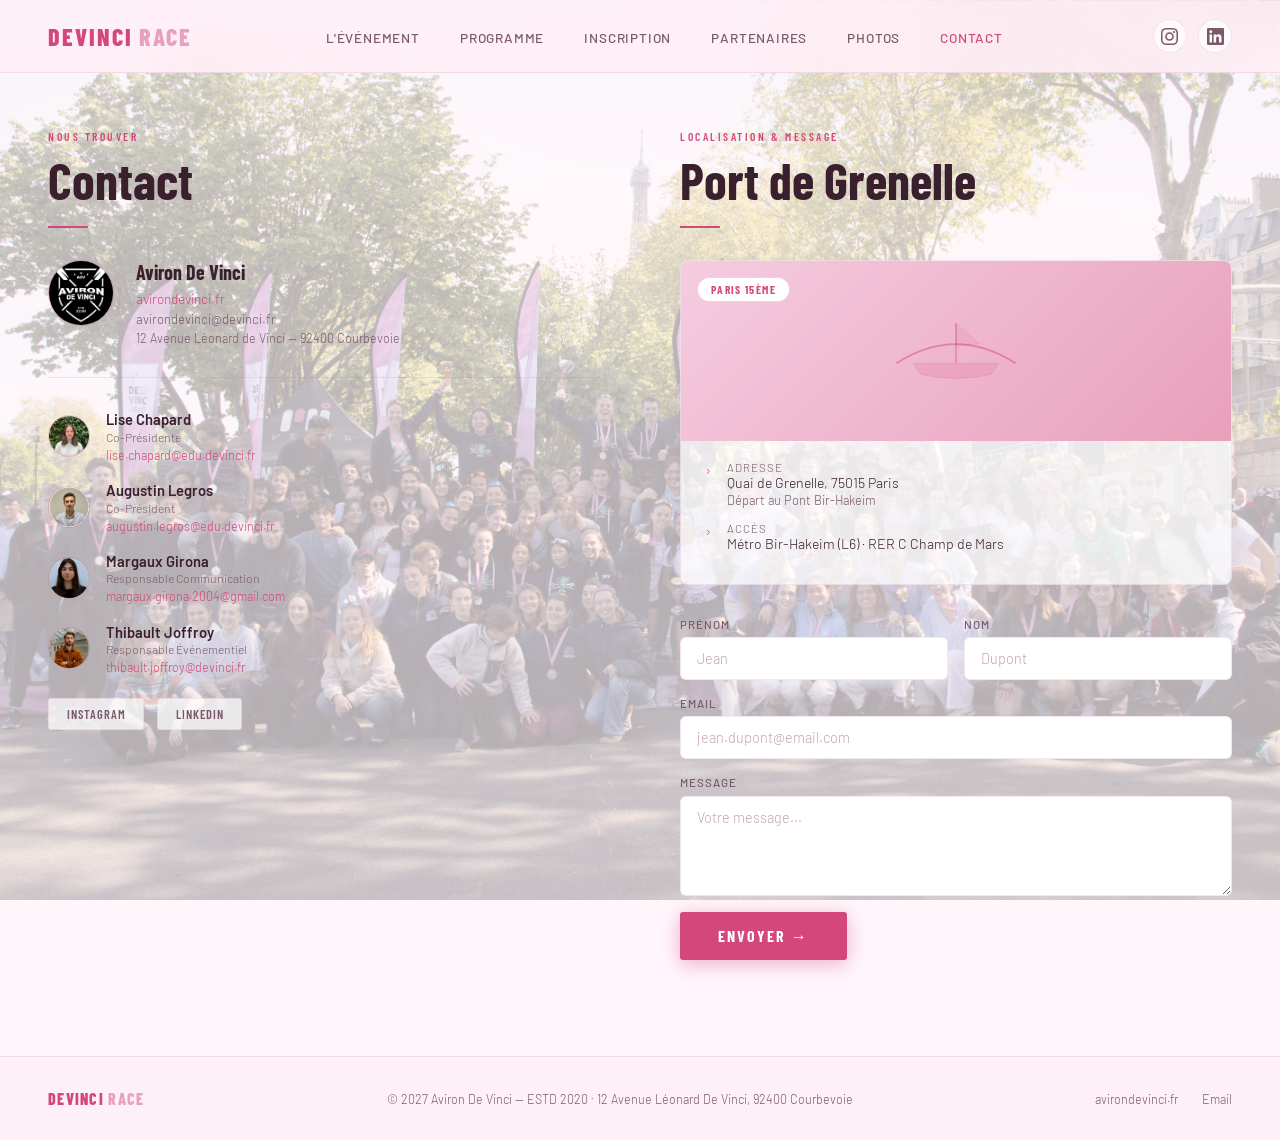
==== contact.html @ c32087f8 "Refactoring multi-pages : hero seul sur index, 6 pages dédiées - index.html : hero uniquement + comp" ====
<!DOCTYPE html>
<html lang="fr">
<head>
<meta charset="UTF-8">
<meta name="viewport" content="width=device-width, initial-scale=1.0">
<title>Contact — DeVinci Race</title>
<meta name="description" content="Contactez l'équipe Aviron De Vinci pour toute question sur la DeVinci Race. Port de Grenelle, Paris 15ème.">
<link rel="icon" type="image/png" href="PhotosSite/ADV-Logo1-FondNoir .png">
<link rel="apple-touch-icon" href="PhotosSite/ADV-Logo1-FondNoir .png">
<link href="https://fonts.googleapis.com/css2?family=Barlow+Condensed:wght@300;400;600;700;800&family=Barlow:wght@300;400;500&display=swap" rel="stylesheet">
<link rel="stylesheet" href="styles.css">
</head>
<body>

<nav>
  <a class="nav-logo" href="index.html">DEVINCI <span>RACE</span></a>
  <button class="nav-toggle" id="nav-toggle" aria-label="Menu">☰</button>
  <ul class="nav-links" id="nav-links">
    <li><a href="evenement.html">L'événement</a></li>
    <li><a href="programme.html">Programme</a></li>
    <li><a href="inscription.html">Inscription</a></li>
    <li><a href="partenaires.html">Partenaires</a></li>
    <li><a href="photos.html">Photos</a></li>
    <li><a href="contact.html" class="active">Contact</a></li>
  </ul>
  <div class="nav-social">
    <a href="https://www.instagram.com/devinci_race/" class="nav-social-btn" aria-label="Instagram" target="_blank">
      <svg viewBox="0 0 24 24" xmlns="http://www.w3.org/2000/svg"><path d="M12 2.163c3.204 0 3.584.012 4.85.07 3.252.148 4.771 1.691 4.919 4.919.058 1.265.069 1.645.069 4.849 0 3.205-.012 3.584-.069 4.849-.149 3.225-1.664 4.771-4.919 4.919-1.266.058-1.644.07-4.85.07-3.204 0-3.584-.012-4.849-.07-3.26-.149-4.771-1.699-4.919-4.92-.058-1.265-.07-1.644-.07-4.849 0-3.204.013-3.583.07-4.849.149-3.227 1.664-4.771 4.919-4.919 1.266-.057 1.645-.069 4.849-.069zm0-2.163c-3.259 0-3.667.014-4.947.072-4.358.2-6.78 2.618-6.98 6.98-.059 1.281-.073 1.689-.073 4.948 0 3.259.014 3.668.072 4.948.2 4.358 2.618 6.78 6.98 6.98 1.281.058 1.689.072 4.948.072 3.259 0 3.668-.014 4.948-.072 4.354-.2 6.782-2.618 6.979-6.98.059-1.28.073-1.689.073-4.948 0-3.259-.014-3.667-.072-4.947-.196-4.354-2.617-6.78-6.979-6.98-1.281-.059-1.69-.073-4.949-.073zm0 5.838c-3.403 0-6.162 2.759-6.162 6.162s2.759 6.163 6.162 6.163 6.162-2.759 6.162-6.163c0-3.403-2.759-6.162-6.162-6.162zm0 10.162c-2.209 0-4-1.79-4-4 0-2.209 1.791-4 4-4s4 1.791 4 4c0 2.21-1.791 4-4 4zm6.406-11.845c-.796 0-1.441.645-1.441 1.44s.645 1.44 1.441 1.44c.795 0 1.439-.645 1.439-1.44s-.644-1.44-1.439-1.44z"/></svg>
    </a>
    <a href="https://www.linkedin.com/company/aviron-de-vinci/?viewAsMember=true" class="nav-social-btn" aria-label="LinkedIn" target="_blank">
      <svg viewBox="0 0 24 24" xmlns="http://www.w3.org/2000/svg"><path d="M20.447 20.452h-3.554v-5.569c0-1.328-.027-3.037-1.852-3.037-1.853 0-2.136 1.445-2.136 2.939v5.667H9.351V9h3.414v1.561h.046c.477-.9 1.637-1.85 3.37-1.85 3.601 0 4.267 2.37 4.267 5.455v6.286zM5.337 7.433c-1.144 0-2.063-.926-2.063-2.065 0-1.138.92-2.063 2.063-2.063 1.14 0 2.064.925 2.064 2.063 0 1.139-.925 2.065-2.064 2.065zm1.782 13.019H3.555V9h3.564v11.452zM22.225 0H1.771C.792 0 0 .774 0 1.729v20.542C0 23.227.792 24 1.771 24h20.451C23.2 24 24 23.227 24 22.271V1.729C24 .774 23.2 0 22.222 0h.003z"/></svg>
    </a>
  </div>
</nav>

<section class="contact page-section" style="background-image: url('PhotosSite/IMG_9375.jpg'); background-size: cover; background-position: center; background-attachment: fixed; position: relative;">
  <div style="position:absolute;inset:0;background:rgba(255,247,251,0.71);z-index:0;"></div>
  <div class="contact-grid" style="position:relative;z-index:1;">
    <div>
      <div class="section-eyebrow">Nous trouver</div>
      <h2 class="section-title">Contact</h2>
      <div class="divider"></div>
      <div class="contact-info-block">
        <div class="contact-assoc">
          <img src="PhotosSite/ADV-Logo1-FondNoir .png" alt="Aviron De Vinci" style="width:66px;height:66px;border-radius:50%;object-fit:cover;flex-shrink:0;border:1.5px solid rgba(212,71,122,0.3);">
          <div class="assoc-info">
            <div class="name">Aviron De Vinci</div>
            <a href="http://avirondevinci.fr">avirondevinci.fr</a>
            <p>avirondevinci@devinci.fr</p>
            <p style="margin-top:0.3rem; font-size:0.78rem;">12 Avenue Léonard de Vinci — 92400 Courbevoie</p>
          </div>
        </div>
        <div class="team-list">
          <div class="team-member">
            <img src="PhotosSite/Pers/Lise.jpg" alt="Lise" style="width:42px;height:42px;border-radius:50%;object-fit:cover;flex-shrink:0;border:1px solid rgba(212,71,122,0.25);">
            <div>
              <div class="member-name">Lise Chapard</div>
              <div class="member-role">Co-Présidente</div>
              <div class="member-contact">lise.chapard@edu.devinci.fr</div>
            </div>
          </div>
          <div class="team-member">
            <img src="PhotosSite/Pers/gus.jpg" alt="Augustin" style="width:42px;height:42px;border-radius:50%;object-fit:cover;flex-shrink:0;border:1px solid rgba(212,71,122,0.25);">
            <div>
              <div class="member-name">Augustin Legros</div>
              <div class="member-role">Co-Président</div>
              <div class="member-contact">augustin.legros@edu.devinci.fr</div>
            </div>
          </div>
          <div class="team-member">
            <img src="PhotosSite/Pers/Photo moi.jpg" alt="Margaux" style="width:42px;height:42px;border-radius:50%;object-fit:cover;flex-shrink:0;border:1px solid rgba(212,71,122,0.25);">
            <div>
              <div class="member-name">Margaux Girona</div>
              <div class="member-role">Responsable Communication</div>
              <div class="member-contact">margaux.girona.2004@gmail.com</div>
            </div>
          </div>
          <div class="team-member">
            <img src="PhotosSite/Pers/Thibaultss.jpg" alt="Thibault" style="width:42px;height:42px;border-radius:50%;object-fit:cover;flex-shrink:0;border:1px solid rgba(212,71,122,0.25);">
            <div>
              <div class="member-name">Thibault Joffroy</div>
              <div class="member-role">Responsable Événementiel</div>
              <div class="member-contact">thibault.joffroy@devinci.fr</div>
            </div>
          </div>
        </div>
        <div class="social-row">
          <a href="https://www.instagram.com/devinci_race/" class="social-btn">Instagram</a>
          <a href="https://www.linkedin.com/company/aviron-de-vinci/?viewAsMember=true" class="social-btn">LinkedIn</a>
        </div>
      </div>
    </div>
    <div>
      <div class="section-eyebrow">Localisation &amp; Message</div>
      <h2 class="section-title">Port de Grenelle</h2>
      <div class="divider"></div>
      <div class="location-block">
        <div class="location-map">
          <div class="location-map-label">Paris 15ème</div>
          <svg width="140" height="85" viewBox="0 0 160 100" fill="none" xmlns="http://www.w3.org/2000/svg">
            <path d="M10 65 Q80 20 150 65" stroke="rgba(212,71,122,0.5)" stroke-width="2" fill="none"/>
            <path d="M30 65 L130 65 L122 78 Q80 88 38 78 Z" fill="rgba(212,71,122,0.15)" stroke="rgba(212,71,122,0.35)" stroke-width="0.5"/>
            <line x1="80" y1="65" x2="80" y2="18" stroke="rgba(212,71,122,0.5)" stroke-width="1.5"/>
            <path d="M80 18 L108 42 L80 45 Z" fill="rgba(212,71,122,0.1)" stroke="rgba(212,71,122,0.3)" stroke-width="0.5"/>
          </svg>
        </div>
        <div class="location-details">
          <div class="location-row">
            <span style="color:var(--accent)">›</span>
            <div>
              <div class="location-label">Adresse</div>
              <div class="location-val">Quai de Grenelle, 75015 Paris<br><span style="font-size:0.8rem; color:var(--text-muted)">Départ au Pont Bir-Hakeim</span></div>
            </div>
          </div>
          <div class="location-row">
            <span style="color:var(--accent)">›</span>
            <div>
              <div class="location-label">Accès</div>
              <div class="location-val">Métro Bir-Hakeim (L6) · RER C Champ de Mars</div>
            </div>
          </div>
        </div>
      </div>
      <div class="contact-form">
        <div class="form-row">
          <div class="form-group">
            <label class="form-label">Prénom</label>
            <input type="text" class="form-input" placeholder="Jean">
          </div>
          <div class="form-group">
            <label class="form-label">Nom</label>
            <input type="text" class="form-input" placeholder="Dupont">
          </div>
        </div>
        <div class="form-group">
          <label class="form-label">Email</label>
          <input type="email" class="form-input" placeholder="jean.dupont@email.com">
        </div>
        <div class="form-group">
          <label class="form-label">Message</label>
          <textarea class="form-input" placeholder="Votre message..."></textarea>
        </div>
        <button class="btn-primary" style="align-self:flex-start">Envoyer →</button>
      </div>
    </div>
  </div>
</section>

<footer>
  <div class="footer-logo">DEVINCI <span>RACE</span></div>
  <div class="footer-copy">© 2027 Aviron De Vinci — ESTD 2020 · 12 Avenue Léonard De Vinci, 92400 Courbevoie</div>
  <div class="footer-links">
    <a href="http://avirondevinci.fr">avirondevinci.fr</a>
    <a href="mailto:avirondevinci@devinci.fr">Email</a>
  </div>
</footer>

<script>
  const toggle = document.getElementById('nav-toggle');
  const navLinks = document.getElementById('nav-links');
  toggle.addEventListener('click', () => navLinks.classList.toggle('open'));
  navLinks.querySelectorAll('a').forEach(a => a.addEventListener('click', () => navLinks.classList.remove('open')));
</script>
</body>
</html>
---- styles.css ----
*, *::before, *::after { box-sizing: border-box; margin: 0; padding: 0; }
:root {
  --bg:           #fff7fb;
  --bg-section:   #fdf0f6;
  --accent:       #d4477a;
  --accent-light: #e8a0bb;
  --accent-pale:  #f7dce9;
  --gold:         #d4477a;
  --text:         #3a1f2d;
  --text-muted:   #7a5a6a;
  --border:       rgba(180, 100, 140, 0.15);
  --card-bg:      rgba(255,255,255,0.7);
}
html { scroll-behavior: smooth; }
body {
  font-family: 'Barlow', sans-serif;
  background: var(--bg);
  color: var(--text);
  font-weight: 300;
  overflow-x: hidden;
}

/* ── NAV ── */
nav {
  position: fixed; top: 0; left: 0; right: 0; z-index: 100;
  display: flex; justify-content: space-between; align-items: center;
  padding: 1.2rem 3rem;
  background: rgba(255, 240, 248, 0.88);
  backdrop-filter: blur(14px);
  border-bottom: 0.5px solid var(--border);
}
.nav-logo {
  font-family: 'Barlow Condensed', sans-serif;
  font-weight: 800; font-size: 1.5rem; letter-spacing: 0.08em;
  color: var(--accent); text-decoration: none;
}
.nav-logo span { color: var(--accent-light); }
.nav-links { display: flex; gap: 2.5rem; list-style: none; }
.nav-links a {
  color: var(--text-muted); text-decoration: none;
  font-size: 0.85rem; letter-spacing: 0.06em; text-transform: uppercase; font-weight: 500;
  transition: color 0.2s;
}
.nav-links a:hover, .nav-links a.active { color: var(--accent); }

/* ── NAV SOCIAL ── */
.nav-social { display: flex; gap: 0.7rem; align-items: center; margin-left: 1rem; }
.nav-social-btn {
  display: flex; align-items: center; justify-content: center;
  width: 34px; height: 34px; border-radius: 50%;
  border: 1px solid var(--border); color: var(--text-muted);
  transition: all 0.2s; text-decoration: none; background: var(--card-bg);
}
.nav-social-btn:hover { border-color: var(--accent); color: var(--accent); background: var(--accent-pale); }
.nav-social-btn svg { width: 17px; height: 17px; fill: currentColor; }

/* ── HERO ── */
.hero {
  min-height: 100vh;
  display: flex; flex-direction: column;
  align-items: center; justify-content: center;
  position: relative; overflow: hidden;
  text-align: center;
}
.hero-video-wrap { position: absolute; inset: 0; z-index: 0; overflow: hidden; }
.hero-overlay {
  position: absolute; inset: 0; z-index: 1;
  background: linear-gradient(to bottom, rgba(255,220,238,0.55) 0%, rgba(200,80,130,0.45) 50%, rgba(60,10,30,0.65) 100%);
}
.hero-accent-line {
  position: absolute; top: 0; left: 0; right: 0; height: 3px; z-index: 3;
  background: linear-gradient(90deg, transparent, var(--accent), var(--gold), var(--accent), transparent);
}
.hero-content {
  position: relative; z-index: 2;
  display: flex; flex-direction: column; align-items: center; padding: 2rem;
}
.hero-badge {
  display: inline-block;
  font-family: 'Barlow Condensed', sans-serif;
  font-size: 0.8rem; letter-spacing: 0.2em; text-transform: uppercase; font-weight: 600;
  color: white; border: 1px solid rgba(255,255,255,0.5); background: rgba(255,255,255,0.15);
  padding: 0.45rem 1.2rem; border-radius: 2rem; margin-bottom: 2rem; backdrop-filter: blur(4px);
}
.hero-title {
  font-family: 'Barlow Condensed', sans-serif;
  font-size: clamp(5rem, 14vw, 11rem); font-weight: 800; line-height: 0.88;
  color: white; text-shadow: 0 4px 40px rgba(180,40,90,0.4);
}
.hero-title .line2 { color: rgba(255,255,255,0.75); display: block; }
.hero-edition {
  font-family: 'Barlow Condensed', sans-serif;
  font-size: 1.2rem; font-weight: 600; color: var(--gold);
  letter-spacing: 0.25em; text-transform: uppercase; margin-top: 1rem;
  text-shadow: 0 2px 10px rgba(0,0,0,0.3);
}
.hero-date-pill {
  display: inline-flex; align-items: center; gap: 0.5rem; margin-top: 1.8rem;
  background: rgba(255,255,255,0.18); border: 1px solid rgba(255,255,255,0.4);
  backdrop-filter: blur(8px); padding: 0.65rem 1.5rem; border-radius: 3px;
  font-family: 'Barlow Condensed', sans-serif;
  font-size: 1.05rem; font-weight: 700; color: white; letter-spacing: 0.08em;
}
.hero-cta { margin-top: 2.2rem; display: flex; gap: 1rem; align-items: center; }
.hero-stats-bar {
  position: absolute; bottom: 0; left: 0; right: 0; z-index: 2;
  display: flex; justify-content: center;
  background: rgba(40,5,20,0.45); backdrop-filter: blur(10px);
  border-top: 0.5px solid rgba(255,255,255,0.15);
}
.hero-stat-item { padding: 1.2rem 3rem; text-align: center; border-right: 0.5px solid rgba(255,255,255,0.1); }
.hero-stat-item:last-child { border-right: none; }
.hero-stat-item .num { font-family: 'Barlow Condensed', sans-serif; font-size: 2rem; font-weight: 800; color: white; line-height: 1; }
.hero-stat-item .lbl { font-size: 0.72rem; letter-spacing: 0.12em; color: rgba(255,255,255,0.6); text-transform: uppercase; margin-top: 0.2rem; }

/* ── COUNTDOWN ── */
.hero-countdown {
  display: flex; align-items: center; gap: 0.4rem; margin-top: 1.5rem;
  background: rgba(255,255,255,0.12); border: 1px solid rgba(255,255,255,0.3);
  backdrop-filter: blur(8px); padding: 1rem 1.8rem; border-radius: 8px;
}
.countdown-item { display: flex; flex-direction: column; align-items: center; min-width: 58px; }
.countdown-num { font-family: 'Barlow Condensed', sans-serif; font-size: 2.4rem; font-weight: 800; color: white; line-height: 1; }
.countdown-lbl { font-size: 0.6rem; letter-spacing: 0.14em; text-transform: uppercase; color: rgba(255,255,255,0.65); margin-top: 0.2rem; }
.countdown-sep { font-family: 'Barlow Condensed', sans-serif; font-size: 2rem; font-weight: 800; color: rgba(255,255,255,0.45); margin-bottom: 1rem; }

/* ── BOUTONS ── */
.btn-primary {
  background: var(--accent); color: white;
  padding: 0.9rem 2.4rem; border-radius: 3px;
  font-family: 'Barlow Condensed', sans-serif;
  font-size: 1rem; letter-spacing: 0.12em; font-weight: 700; text-transform: uppercase;
  border: none; cursor: pointer; transition: background 0.2s, transform 0.1s;
  text-decoration: none; display: inline-block;
  box-shadow: 0 4px 20px rgba(212,71,122,0.4);
}
.btn-primary:hover { background: #be3568; transform: translateY(-1px); }
.btn-outline {
  background: rgba(255,255,255,0.15); color: white;
  padding: 0.9rem 2rem; border-radius: 3px;
  font-family: 'Barlow Condensed', sans-serif;
  font-size: 1rem; letter-spacing: 0.1em; font-weight: 600; text-transform: uppercase;
  border: 1px solid rgba(255,255,255,0.4); cursor: pointer;
  transition: background 0.2s; text-decoration: none; display: inline-block;
  backdrop-filter: blur(4px);
}
.btn-outline:hover { background: rgba(255,255,255,0.28); }

/* ── SECTIONS COMMUNES ── */
section { padding: 6rem 3rem; }
.page-section { padding-top: 8rem; }
.section-eyebrow {
  font-family: 'Barlow Condensed', sans-serif;
  font-size: 0.72rem; letter-spacing: 0.22em; text-transform: uppercase;
  color: var(--accent); font-weight: 600; margin-bottom: 0.6rem;
}
.section-title {
  font-family: 'Barlow Condensed', sans-serif;
  font-size: clamp(2.2rem, 4vw, 3.2rem); font-weight: 700; line-height: 1.05;
  color: var(--text); margin-bottom: 1rem;
}
.section-lead { color: var(--text-muted); font-size: 1rem; line-height: 1.75; max-width: 600px; }
.divider {
  width: 40px; height: 2px;
  background: linear-gradient(90deg, var(--accent), var(--gold));
  margin: 1.2rem 0 1.8rem;
}

/* ── À PROPOS ── */
.about { border-top: 0.5px solid var(--border); }
.about-grid { display: grid; grid-template-columns: 1fr 1fr; gap: 5rem; align-items: start; }
.about-text p { color: var(--text-muted); font-size: 0.95rem; line-height: 1.85; margin-bottom: 1rem; }
.about-text p strong { color: var(--text); font-weight: 600; }
.about-highlight {
  margin-top: 1.5rem; border-left: 2px solid var(--accent);
  padding: 0.9rem 1.4rem; background: var(--accent-pale); border-radius: 0 6px 6px 0;
}
.about-highlight p { font-family: 'Barlow Condensed', sans-serif; font-size: 1.05rem; color: var(--accent); line-height: 1.5; font-style: italic; }
.about-right { display: flex; flex-direction: column; gap: 1.2rem; }
.stat-card {
  background: var(--card-bg); border: 0.5px solid var(--border);
  border-radius: 8px; padding: 1.4rem; display: flex; gap: 1.2rem; align-items: center;
  box-shadow: 0 2px 12px rgba(180,80,120,0.06);
}
.stat-card .num { font-family: 'Barlow Condensed', sans-serif; font-size: 2.6rem; font-weight: 800; color: var(--accent); line-height: 1; min-width: 75px; }
.stat-card .info .ttl { font-weight: 600; font-size: 0.92rem; color: var(--text); margin-bottom: 0.2rem; }
.stat-card .info .dsc { font-size: 0.8rem; color: var(--text-muted); line-height: 1.5; }

/* ── PROGRAMME ── */
.programme { background: var(--bg-section); border-top: 0.5px solid var(--border); border-bottom: 0.5px solid var(--border); }
.prog-header { display: flex; justify-content: space-between; align-items: flex-end; margin-bottom: 3rem; }
.date-badge {
  font-family: 'Barlow Condensed', sans-serif;
  font-size: 1rem; font-weight: 700; color: var(--gold);
  background: rgba(212,71,122,0.08); border: 0.5px solid rgba(212,71,122,0.3);
  padding: 0.55rem 1.4rem; border-radius: 3px; letter-spacing: 0.08em;
}
.days-grid { display: grid; grid-template-columns: 1fr 1fr; gap: 3rem; }
.day-label {
  font-family: 'Barlow Condensed', sans-serif;
  font-size: 0.9rem; font-weight: 700; letter-spacing: 0.15em; text-transform: uppercase;
  color: var(--accent); margin-bottom: 1.5rem; padding-bottom: 0.75rem; border-bottom: 0.5px solid var(--border);
}
.timeline { display: flex; flex-direction: column; }
.timeline-item { display: grid; grid-template-columns: 80px 1px 1fr; gap: 0 1.5rem; padding-bottom: 1.5rem; align-items: start; }
.timeline-time { font-family: 'Barlow Condensed', sans-serif; font-size: 0.95rem; font-weight: 700; color: var(--accent); text-align: right; padding-top: 2px; }
.timeline-line { width: 1px; background: var(--border); position: relative; align-self: stretch; }
.timeline-dot { position: absolute; top: 6px; left: 50%; transform: translateX(-50%); width: 7px; height: 7px; border-radius: 50%; background: var(--accent); border: 2px solid var(--bg-section); }
.timeline-event { font-family: 'Barlow Condensed', sans-serif; font-size: 1rem; font-weight: 700; color: var(--text); margin-bottom: 0.15rem; }
.timeline-desc { font-size: 0.82rem; color: var(--text-muted); line-height: 1.6; }

/* ── INSCRIPTION ── */
.inscription { border-top: 0.5px solid var(--border); }
.cards-grid { display: grid; grid-template-columns: repeat(3, 1fr); gap: 1.5rem; margin-top: 3rem; }
.card {
  background: var(--card-bg); border: 0.5px solid var(--border);
  border-radius: 8px; padding: 2rem; transition: border-color 0.2s, box-shadow 0.2s;
  box-shadow: 0 2px 12px rgba(180,80,120,0.05);
}
.card:hover { border-color: rgba(212,71,122,0.35); box-shadow: 0 6px 24px rgba(180,80,120,0.1); }
.card.featured { border-color: rgba(212,71,122,0.4); background: linear-gradient(135deg, rgba(247,220,233,0.8), rgba(255,255,255,0.9)); }
.card-cat { font-family: 'Barlow Condensed', sans-serif; font-size: 1.4rem; font-weight: 700; color: var(--text); margin-bottom: 0.4rem; }
.card-price { font-family: 'Barlow Condensed', sans-serif; font-size: 2rem; font-weight: 800; color: var(--accent); margin-bottom: 0.3rem; }
.card-price span { font-size: 0.95rem; font-weight: 300; color: var(--text-muted); }
.card-desc { font-size: 0.85rem; color: var(--text-muted); line-height: 1.6; margin-bottom: 1.5rem; }
.card-list { list-style: none; margin-bottom: 2rem; }
.card-list li { font-size: 0.875rem; color: var(--text-muted); padding: 0.4rem 0; border-bottom: 0.5px solid var(--border); display: flex; align-items: center; gap: 0.6rem; }
.card-list li::before { content: '→'; color: var(--accent); font-size: 0.8rem; }
.btn-card {
  width: 100%; padding: 0.85rem; font-family: 'Barlow Condensed', sans-serif;
  font-size: 0.9rem; letter-spacing: 0.1em; font-weight: 700; text-transform: uppercase;
  border: 1px solid rgba(212,71,122,0.4); color: var(--accent);
  background: transparent; border-radius: 3px; cursor: pointer; transition: all 0.2s;
}
.btn-card:hover { background: var(--accent-pale); }
.btn-card.filled { background: var(--accent); border-color: var(--accent); color: white; }
.btn-card.filled:hover { background: #be3568; }

/* ── PARTENAIRES ── */
.partners-grid { display: flex; flex-wrap: wrap; justify-content: center; align-items: center; gap: 3.5rem; margin: 2.5rem 0 1.5rem; }
.partner-item { display: flex; align-items: center; justify-content: center; padding: 1rem; background: transparent; border: none; transition: transform 0.2s, opacity 0.2s; }
.partner-item:hover { transform: scale(1.08); opacity: 0.85; }
.partner-item img { max-height: 100px; max-width: 200px; object-fit: contain; filter: grayscale(20%); transition: filter 0.2s; }
.partner-item:hover img { filter: grayscale(0%); }

/* ── PHOTOS POLETECH ── */
.photos-grid { display: grid; grid-template-columns: 1fr 1fr; gap: 2rem; margin-top: 2.5rem; }
.photo-card {
  background: var(--card-bg); border: 0.5px solid var(--border);
  border-radius: 8px; overflow: hidden; transition: transform 0.2s, box-shadow 0.2s;
  text-decoration: none; box-shadow: 0 2px 12px rgba(180,80,120,0.06); display: block;
}
.photo-card:hover { transform: translateY(-3px); box-shadow: 0 8px 30px rgba(180,80,120,0.15); }
.photo-card-img { height: 200px; background-size: cover; background-position: center; position: relative; }
.photo-card-img::after { content: ''; position: absolute; inset: 0; background: linear-gradient(to top, rgba(60,10,30,0.6), transparent); }
.photo-card-body { padding: 1.4rem; }
.photo-card-year { font-family: 'Barlow Condensed', sans-serif; font-size: 0.72rem; letter-spacing: 0.18em; text-transform: uppercase; color: var(--accent); font-weight: 600; margin-bottom: 0.3rem; }
.photo-card-title { font-family: 'Barlow Condensed', sans-serif; font-size: 1.25rem; font-weight: 700; color: var(--text); margin-bottom: 0.4rem; }
.photo-card-link { font-size: 0.82rem; color: var(--accent); font-weight: 500; }

/* ── CONTACT ── */
.contact { border-top: 0.5px solid var(--border); }
.contact-grid { display: grid; grid-template-columns: 1fr 1fr; gap: 5rem; }
.contact-info-block { margin-top: 2rem; }
.contact-assoc { display: flex; align-items: flex-start; gap: 1.4rem; margin-bottom: 2rem; padding-bottom: 2rem; border-bottom: 0.5px solid var(--border); }
.assoc-info .name { font-family: 'Barlow Condensed', sans-serif; font-size: 1.25rem; font-weight: 700; color: var(--text); margin-bottom: 0.3rem; }
.assoc-info a { color: var(--accent); font-size: 0.85rem; text-decoration: none; }
.assoc-info a:hover { text-decoration: underline; }
.assoc-info p { color: var(--text-muted); font-size: 0.82rem; margin-top: 0.2rem; }
.team-list { display: flex; flex-direction: column; gap: 1.2rem; width: 100%; }
.team-member { display: flex; flex-direction: row; gap: 1rem; align-items: center; width: 100%; }
.team-member img { flex-shrink: 0; }
.member-name { font-weight: 600; font-size: 0.92rem; color: var(--text); margin-bottom: 0.1rem; }
.member-role { font-size: 0.76rem; color: var(--text-muted); margin-bottom: 0.25rem; }
.member-contact { font-size: 0.78rem; color: var(--accent); }
.social-row { display: flex; gap: 0.8rem; margin-top: 1.5rem; }
.social-btn {
  padding: 0.5rem 1.1rem; border-radius: 3px; border: 1px solid var(--border);
  font-size: 0.78rem; color: var(--text-muted); text-decoration: none;
  transition: all 0.2s; font-family: 'Barlow Condensed', sans-serif;
  font-weight: 600; letter-spacing: 0.08em; text-transform: uppercase; background: var(--card-bg);
}
.social-btn:hover { border-color: var(--accent); color: var(--accent); background: var(--accent-pale); }
.location-block { background: var(--card-bg); border: 0.5px solid var(--border); border-radius: 8px; overflow: hidden; margin-top: 2rem; box-shadow: 0 2px 12px rgba(180,80,120,0.06); }
.location-map { height: 180px; background: linear-gradient(135deg, #f5cce0, #e8a0bb); position: relative; display: flex; align-items: center; justify-content: center; }
.location-map-label { position: absolute; top: 1rem; left: 1rem; font-family: 'Barlow Condensed', sans-serif; font-size: 0.72rem; letter-spacing: 0.12em; text-transform: uppercase; color: var(--accent); font-weight: 700; background: white; padding: 0.3rem 0.8rem; border-radius: 2rem; border: 0.5px solid rgba(212,71,122,0.25); }
.location-details { padding: 1.2rem 1.5rem; }
.location-row { display: flex; gap: 1rem; align-items: flex-start; margin-bottom: 0.8rem; }
.location-label { font-size: 0.72rem; color: var(--text-muted); text-transform: uppercase; letter-spacing: 0.08em; }
.location-val { font-size: 0.88rem; color: var(--text); }
.contact-form { display: flex; flex-direction: column; gap: 1rem; margin-top: 2rem; }
.form-row { display: grid; grid-template-columns: 1fr 1fr; gap: 1rem; }
.form-group { display: flex; flex-direction: column; gap: 0.4rem; }
.form-label { font-size: 0.72rem; letter-spacing: 0.08em; text-transform: uppercase; color: var(--text-muted); font-weight: 500; }
.form-input { background: white; border: 1px solid var(--border); color: var(--text); padding: 0.75rem 1rem; border-radius: 6px; font-family: 'Barlow', sans-serif; font-size: 0.9rem; font-weight: 300; transition: border-color 0.2s; outline: none; }
.form-input:focus { border-color: var(--accent); box-shadow: 0 0 0 3px rgba(212,71,122,0.1); }
.form-input::placeholder { color: #c4a4b4; }
textarea.form-input { resize: vertical; min-height: 100px; }

/* ── FOOTER ── */
footer { padding: 2rem 3rem; border-top: 0.5px solid var(--border); background: var(--bg-section); display: flex; justify-content: space-between; align-items: center; flex-wrap: wrap; gap: 1rem; }
.footer-logo { font-family: 'Barlow Condensed', sans-serif; font-size: 1rem; font-weight: 800; letter-spacing: 0.08em; color: var(--accent); }
.footer-logo span { color: var(--accent-light); }
.footer-copy { font-size: 0.78rem; color: var(--text-muted); }
.footer-links { display: flex; gap: 1.5rem; }
.footer-links a { font-size: 0.78rem; color: var(--text-muted); text-decoration: none; }
.footer-links a:hover { color: var(--accent); }

/* ── HAMBURGER ── */
.nav-toggle { display: none; background: none; border: none; cursor: pointer; font-size: 1.6rem; color: var(--accent); padding: 0.2rem; line-height: 1; }

/* ── RESPONSIVE MOBILE ── */
@media (max-width: 768px) {
  nav { padding: 1rem 1.5rem; flex-wrap: wrap; gap: 0.5rem; }
  .nav-toggle { display: block; }
  .nav-links { display: none; width: 100%; flex-direction: column; gap: 0; background: rgba(255,240,248,0.97); border-top: 0.5px solid var(--border); padding: 0.5rem 0; list-style: none; }
  .nav-links.open { display: flex; }
  .nav-links a { display: block; padding: 0.75rem 1.2rem; font-size: 0.9rem; }
  section { padding: 3.5rem 1.5rem; }
  .hero-stat-item { padding: 0.75rem 1rem; }
  .hero-stat-item .num { font-size: 1.4rem; }
  .hero-stat-item .lbl { font-size: 0.6rem; }
  .hero-cta { flex-direction: column; align-items: stretch; }
  .hero-cta a { text-align: center; }
  .about-grid { grid-template-columns: 1fr; gap: 2.5rem; }
  .prog-header { flex-direction: column; align-items: flex-start; gap: 1rem; }
  .days-grid { grid-template-columns: 1fr; gap: 2rem; }
  .cards-grid { grid-template-columns: 1fr; }
  .partners-grid { gap: 2rem; }
  .partner-item img { max-height: 65px; max-width: 120px; }
  .contact-grid { grid-template-columns: 1fr; gap: 3rem; }
  .form-row { grid-template-columns: 1fr; }
  .social-row { flex-wrap: wrap; }
  footer { flex-direction: column; align-items: center; text-align: center; gap: 0.8rem; }
  .footer-links { justify-content: center; }
  .hero-countdown { padding: 0.8rem 1rem; gap: 0.3rem; }
  .countdown-num { font-size: 1.7rem; }
  .countdown-item { min-width: 42px; }
  .photos-grid { grid-template-columns: 1fr; }
  .nav-social { margin-left: 0; }
}
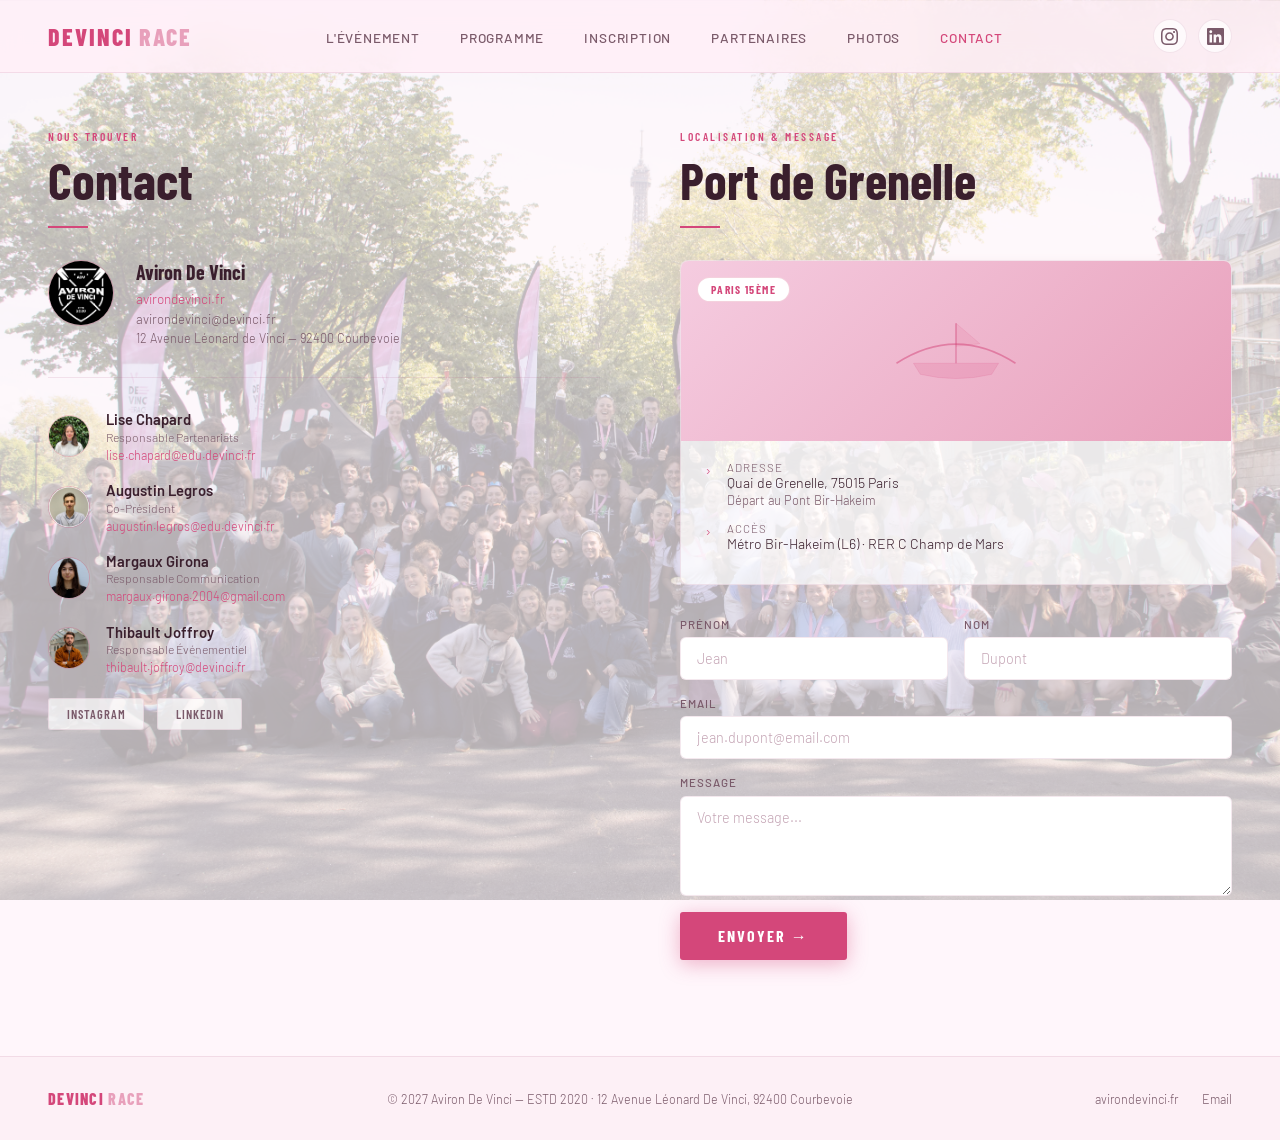
==== commit ee165c6b: "Contact : Laureline présidente, Lise respo partenariats Co-Authored-By: Claude Sonnet 4.6 <noreply@a" ====
--- a/contact.html
+++ b/contact.html
@@ -55,7 +55,7 @@
             <img src="PhotosSite/Pers/Lise.jpg" alt="Lise" style="width:42px;height:42px;border-radius:50%;object-fit:cover;flex-shrink:0;border:1px solid rgba(212,71,122,0.25);">
             <div>
               <div class="member-name">Lise Chapard</div>
-              <div class="member-role">Co-Présidente</div>
+              <div class="member-role">Responsable Partenariats</div>
               <div class="member-contact">lise.chapard@edu.devinci.fr</div>
             </div>
           </div>
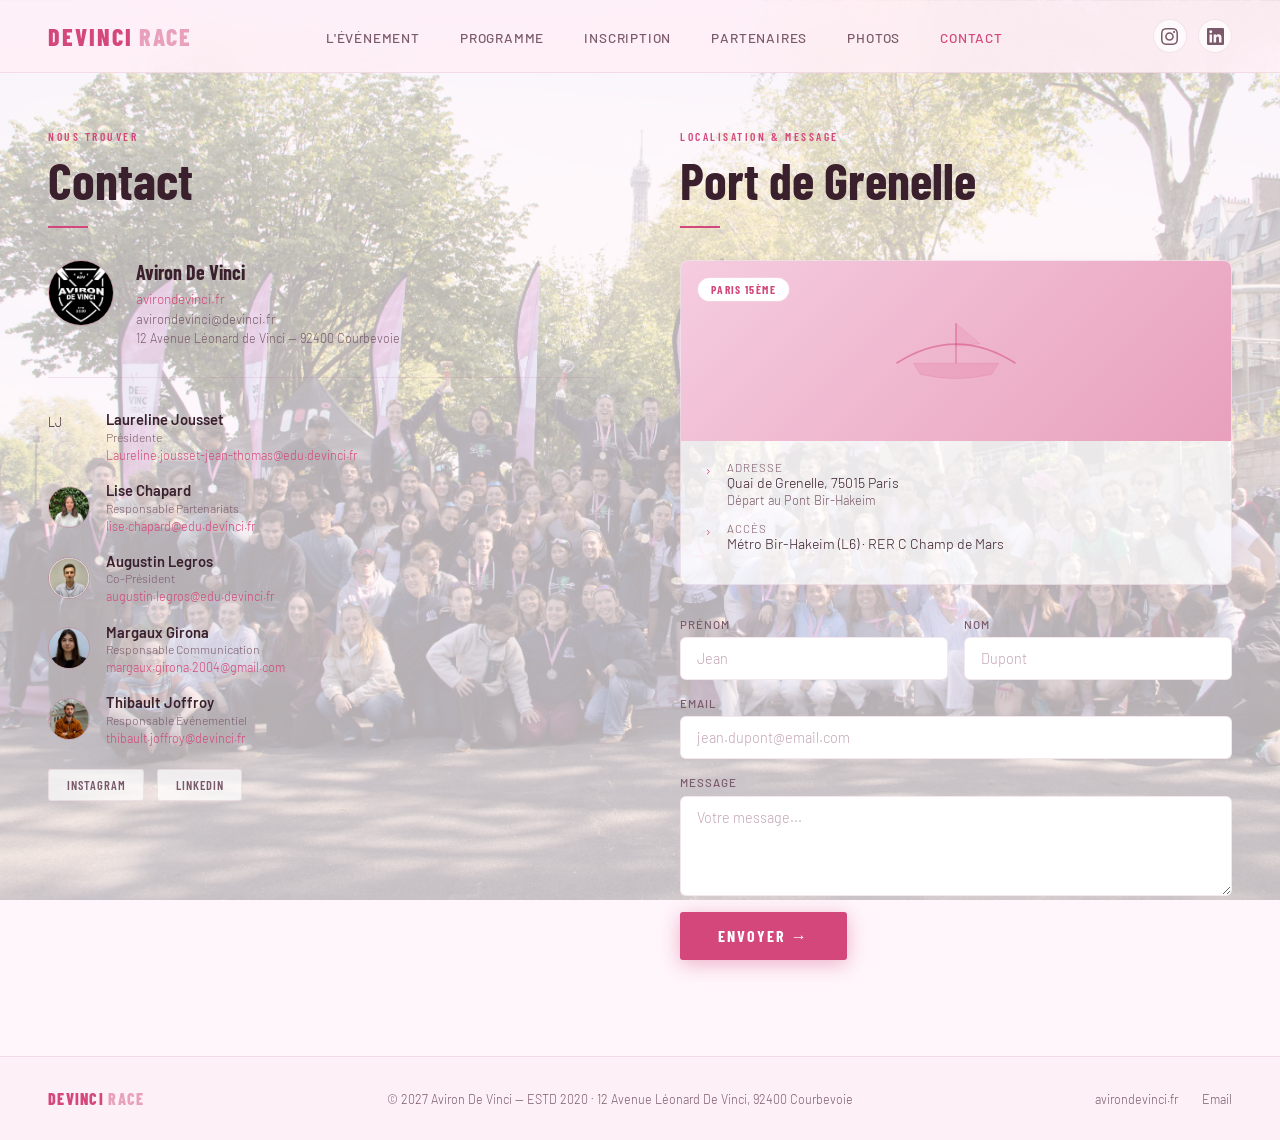
==== commit 8e67c960: "Contact : ajout Laureline Jousset (Présidente) Co-Authored-By: Claude Sonnet 4.6 <noreply@anthropic." ====
--- a/contact.html
+++ b/contact.html
@@ -51,6 +51,14 @@
           </div>
         </div>
         <div class="team-list">
+          <div class="team-member">
+            <div class="avatar" style="width:42px;height:42px;font-size:0.78rem;flex-shrink:0;">LJ</div>
+            <div>
+              <div class="member-name">Laureline Jousset</div>
+              <div class="member-role">Présidente</div>
+              <div class="member-contact">Laureline.jousset-jean-thomas@edu.devinci.fr</div>
+            </div>
+          </div>
           <div class="team-member">
             <img src="PhotosSite/Pers/Lise.jpg" alt="Lise" style="width:42px;height:42px;border-radius:50%;object-fit:cover;flex-shrink:0;border:1px solid rgba(212,71,122,0.25);">
             <div>
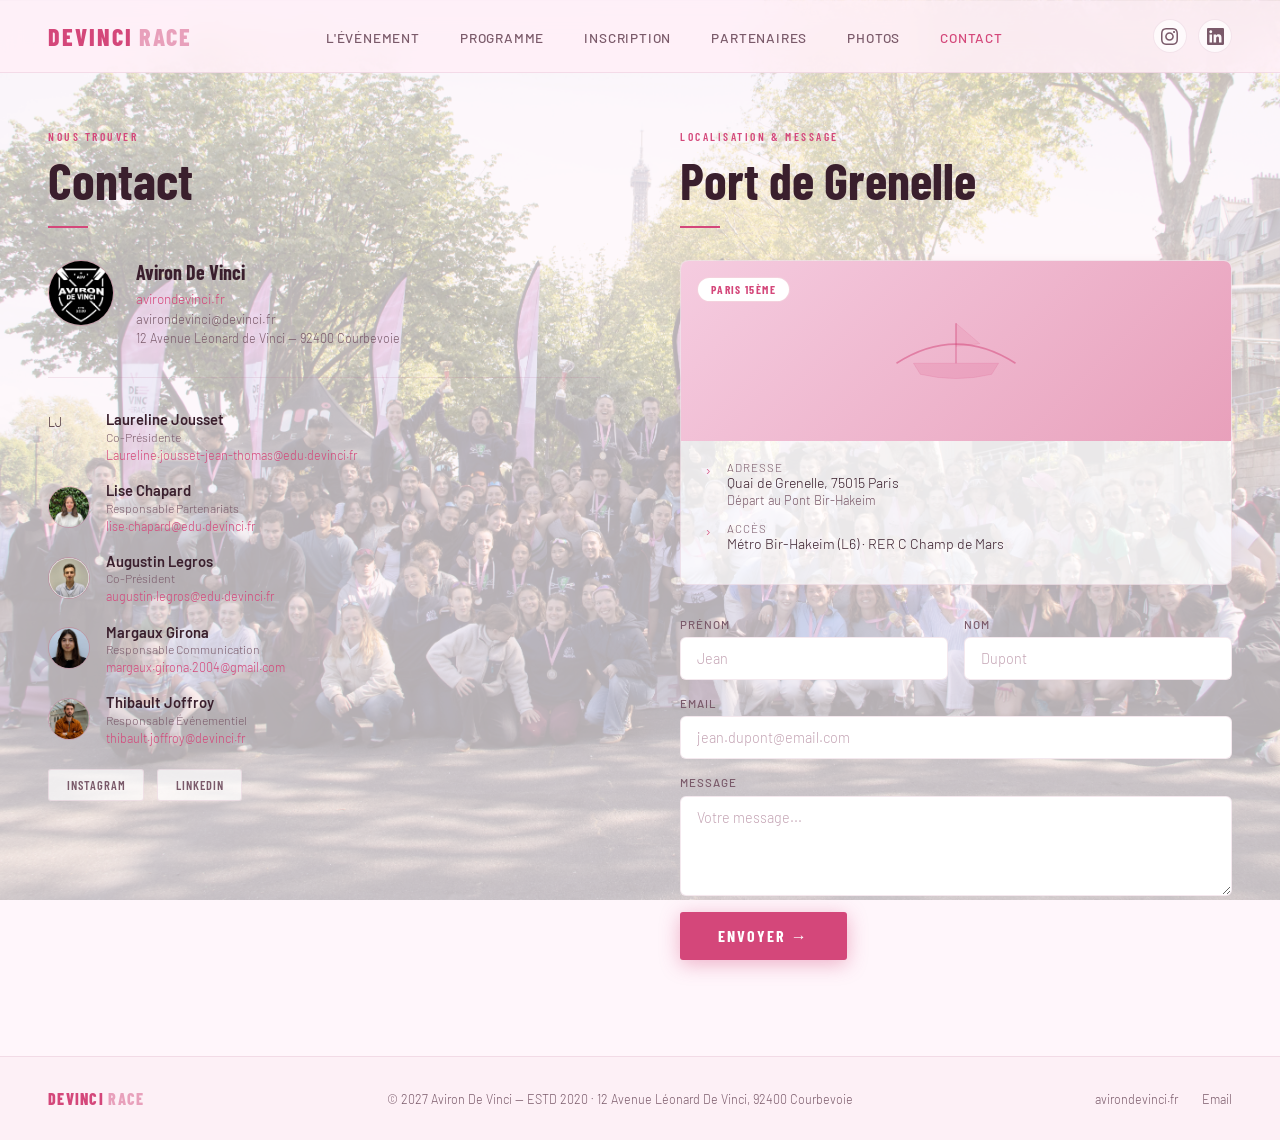
==== commit 55f44547: "Contact : Laureline Co-Présidente (avec Augustin) Co-Authored-By: Claude Sonnet 4.6 <noreply@anthrop" ====
--- a/contact.html
+++ b/contact.html
@@ -55,7 +55,7 @@
             <div class="avatar" style="width:42px;height:42px;font-size:0.78rem;flex-shrink:0;">LJ</div>
             <div>
               <div class="member-name">Laureline Jousset</div>
-              <div class="member-role">Présidente</div>
+              <div class="member-role">Co-Présidente</div>
               <div class="member-contact">Laureline.jousset-jean-thomas@edu.devinci.fr</div>
             </div>
           </div>
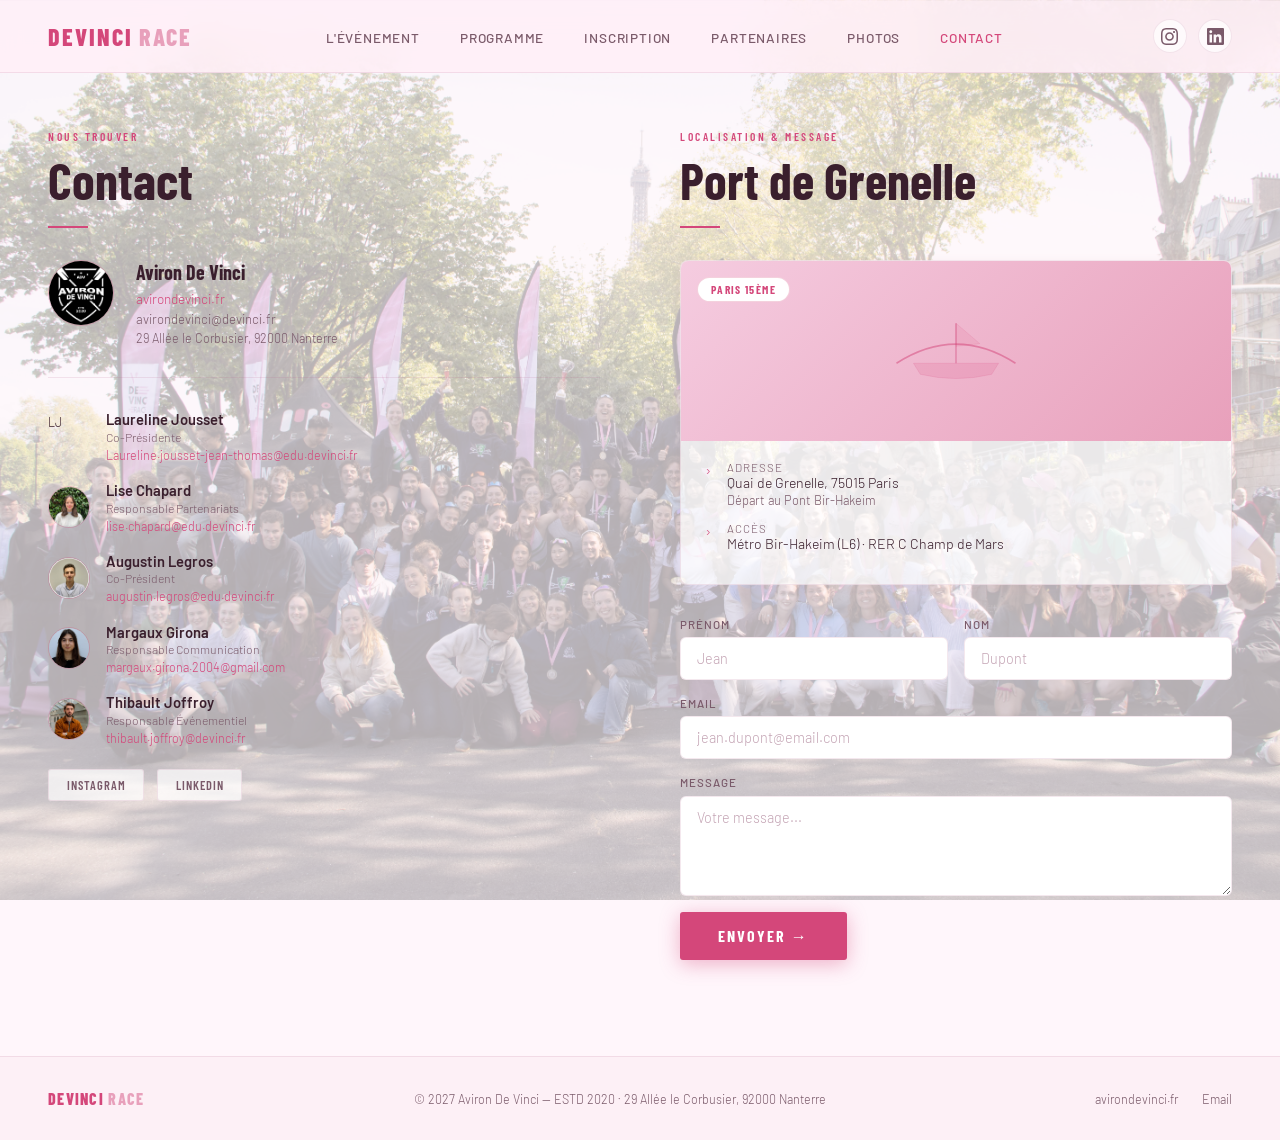
==== commit 905ec13d: "changement du a la réu du 26 octo" ====
--- a/contact.html
+++ b/contact.html
@@ -3,8 +3,12 @@
 <head>
 <meta charset="UTF-8">
 <meta name="viewport" content="width=device-width, initial-scale=1.0">
-<title>Contact — DeVinci Race</title>
-<meta name="description" content="Contactez l'équipe Aviron De Vinci pour toute question sur la DeVinci Race. Port de Grenelle, Paris 15ème.">
+<title>Contact — DeVinci Race 2027 · Aviron De Vinci Paris</title>
+<meta name="description" content="Contactez l'équipe Aviron De Vinci pour la DeVinci Race 2027. Port de Grenelle, Quai de Grenelle 75015 Paris. Accès Métro Bir-Hakeim (L6) ou RER C.">
+<meta property="og:title" content="Contact — DeVinci Race 2027">
+<meta property="og:description" content="Équipe Aviron De Vinci — Port de Grenelle, Paris 15ème. Métro Bir-Hakeim.">
+<meta property="og:url" content="https://devinci-race.vercel.app/contact.html">
+<meta property="og:image" content="https://devinci-race.vercel.app/PhotosSite/ADV-Logo1-FondNoir%20.png">
 <link rel="icon" type="image/png" href="PhotosSite/ADV-Logo1-FondNoir .png">
 <link rel="apple-touch-icon" href="PhotosSite/ADV-Logo1-FondNoir .png">
 <link href="https://fonts.googleapis.com/css2?family=Barlow+Condensed:wght@300;400;600;700;800&family=Barlow:wght@300;400;500&display=swap" rel="stylesheet">
@@ -47,7 +51,7 @@
             <div class="name">Aviron De Vinci</div>
             <a href="http://avirondevinci.fr">avirondevinci.fr</a>
             <p>avirondevinci@devinci.fr</p>
-            <p style="margin-top:0.3rem; font-size:0.78rem;">12 Avenue Léonard de Vinci — 92400 Courbevoie</p>
+            <p style="margin-top:0.3rem; font-size:0.78rem;">29 Allée le Corbusier, 92000 Nanterre</p>
           </div>
         </div>
         <div class="team-list">
@@ -156,7 +160,7 @@
 
 <footer>
   <div class="footer-logo">DEVINCI <span>RACE</span></div>
-  <div class="footer-copy">© 2027 Aviron De Vinci — ESTD 2020 · 12 Avenue Léonard De Vinci, 92400 Courbevoie</div>
+  <div class="footer-copy">© 2027 Aviron De Vinci — ESTD 2020 · 29 Allée le Corbusier, 92000 Nanterre</div>
   <div class="footer-links">
     <a href="http://avirondevinci.fr">avirondevinci.fr</a>
     <a href="mailto:avirondevinci@devinci.fr">Email</a>
--- a/styles.css
+++ b/styles.css
@@ -339,3 +339,12 @@
   .photos-grid { grid-template-columns: 1fr; }
   .nav-social { margin-left: 0; }
 }
+
+.cards-grid {
+  display: grid;
+  grid-template-columns: repeat(2, minmax(0, 1fr));
+  gap: 1.5rem;
+  width: 100%;
+  max-width: 1000px;
+  margin: 3rem auto 0;
+}
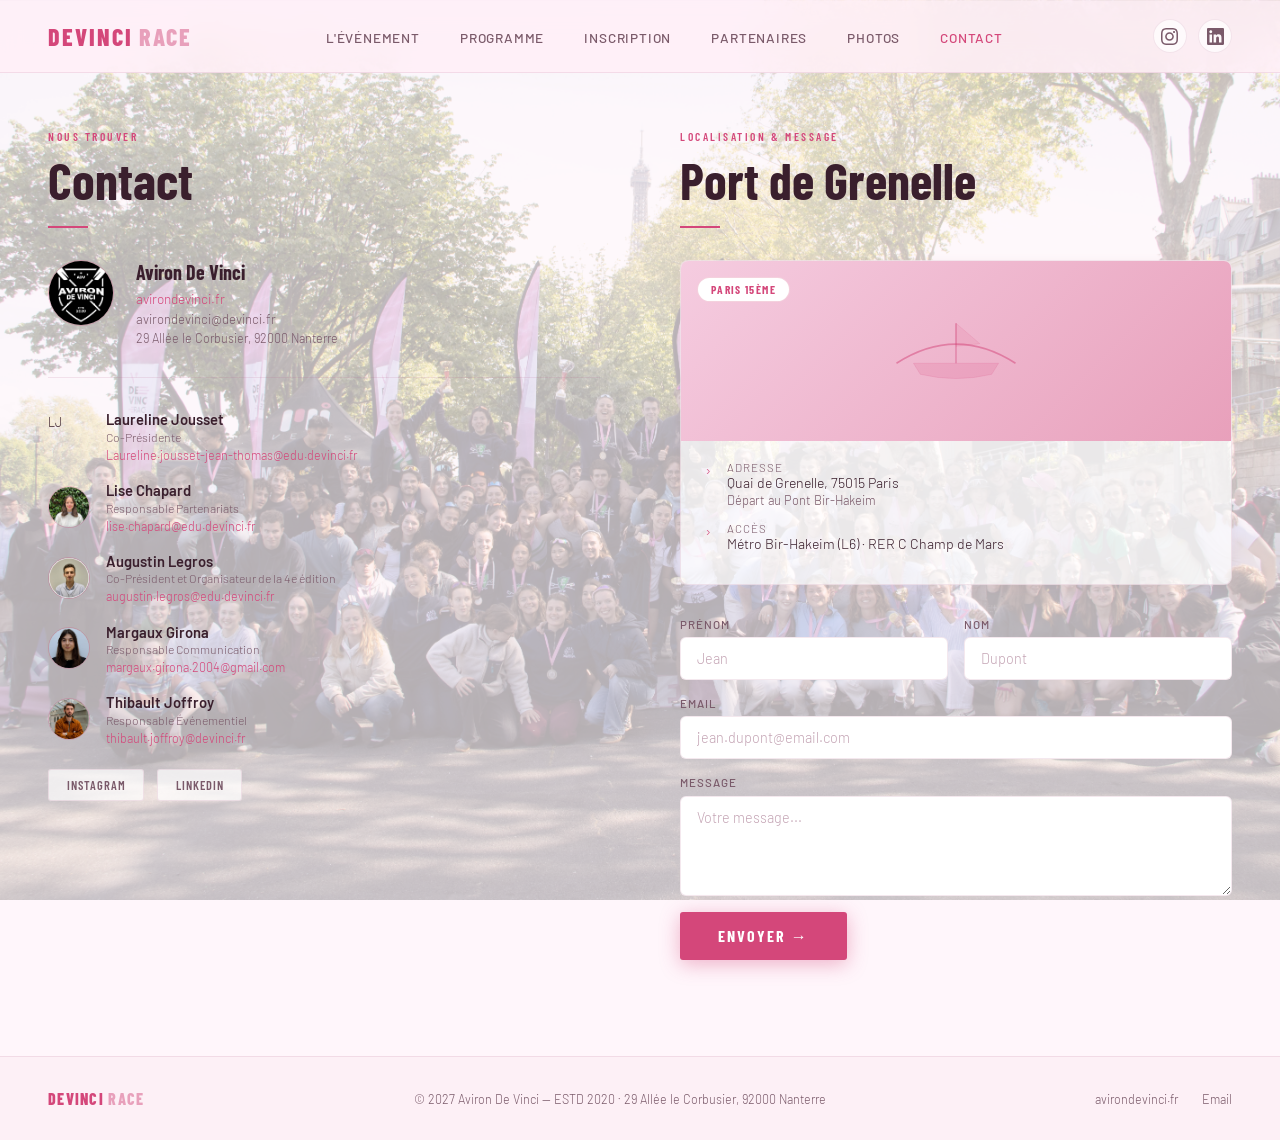
==== commit fc685b5d: "faire kiff gu" ====
--- a/contact.html
+++ b/contact.html
@@ -75,7 +75,7 @@
             <img src="PhotosSite/Pers/gus.jpg" alt="Augustin" style="width:42px;height:42px;border-radius:50%;object-fit:cover;flex-shrink:0;border:1px solid rgba(212,71,122,0.25);">
             <div>
               <div class="member-name">Augustin Legros</div>
-              <div class="member-role">Co-Président</div>
+              <div class="member-role">Co-Président et Organisateur de la 4e édition</div>
               <div class="member-contact">augustin.legros@edu.devinci.fr</div>
             </div>
           </div>
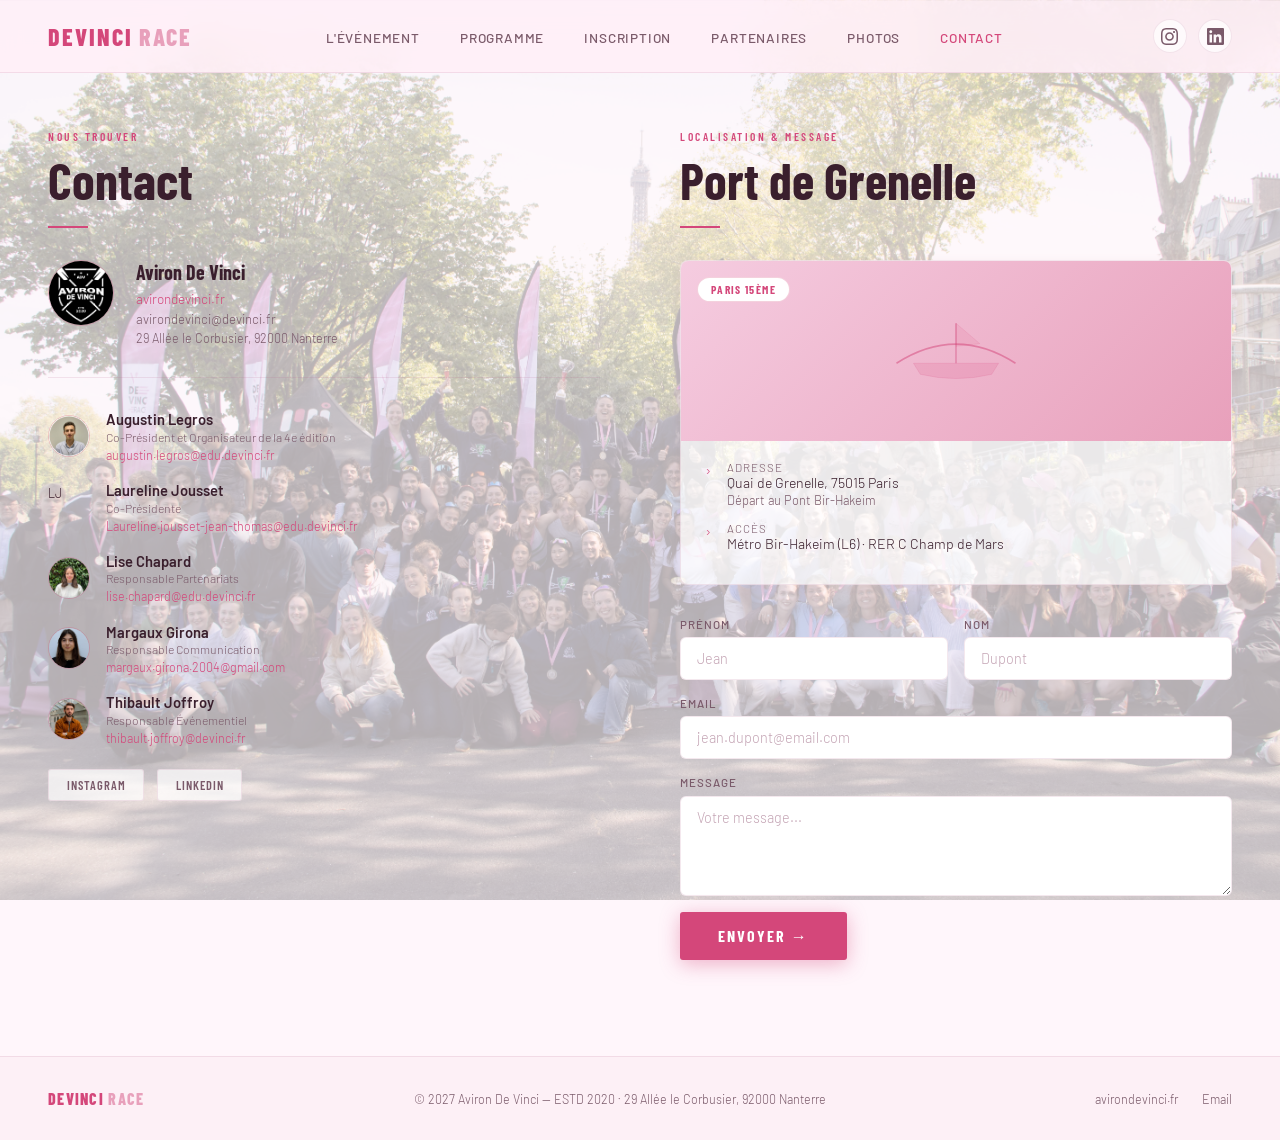
==== commit afa8ce92: "changement de place gu" ====
--- a/contact.html
+++ b/contact.html
@@ -56,6 +56,14 @@
         </div>
         <div class="team-list">
           <div class="team-member">
+            <img src="PhotosSite/Pers/gus.jpg" alt="Augustin" style="width:42px;height:42px;border-radius:50%;object-fit:cover;flex-shrink:0;border:1px solid rgba(212,71,122,0.25);">
+            <div>
+              <div class="member-name">Augustin Legros</div>
+              <div class="member-role">Co-Président et Organisateur de la 4e édition</div>
+              <div class="member-contact">augustin.legros@edu.devinci.fr</div>
+            </div>
+          </div>
+          <div class="team-member">
             <div class="avatar" style="width:42px;height:42px;font-size:0.78rem;flex-shrink:0;">LJ</div>
             <div>
               <div class="member-name">Laureline Jousset</div>
@@ -69,14 +77,6 @@
               <div class="member-name">Lise Chapard</div>
               <div class="member-role">Responsable Partenariats</div>
               <div class="member-contact">lise.chapard@edu.devinci.fr</div>
-            </div>
-          </div>
-          <div class="team-member">
-            <img src="PhotosSite/Pers/gus.jpg" alt="Augustin" style="width:42px;height:42px;border-radius:50%;object-fit:cover;flex-shrink:0;border:1px solid rgba(212,71,122,0.25);">
-            <div>
-              <div class="member-name">Augustin Legros</div>
-              <div class="member-role">Co-Président et Organisateur de la 4e édition</div>
-              <div class="member-contact">augustin.legros@edu.devinci.fr</div>
             </div>
           </div>
           <div class="team-member">
